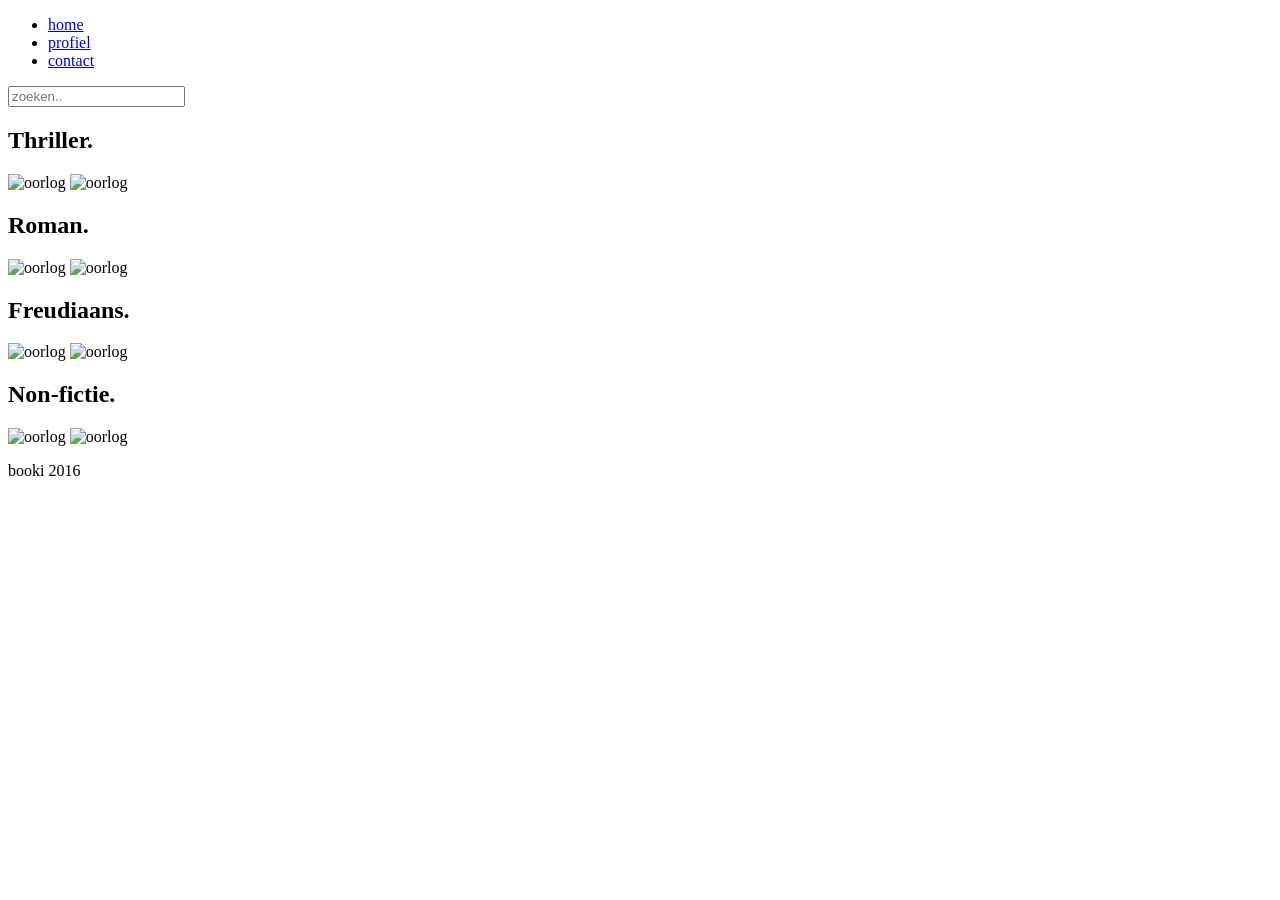
==== index.html @ 6f85be36 "Update and rename index.md to index.html" ====
<!DOCTYPE html>
<html lang="nl">

<head>
    <meta charset="utf-8">
    <title>overzicht</title>
</head>
    <body>
    <header>
        <nav>
            <ul>
                <li><a href='#'>home</a></li>
                <li><a href='#'>profiel</a></li>
                <li><a href='#'>contact</a></li>
            </ul>
            <input type="text" name="search" placeholder="zoeken..">
        </nav>
    </header>
        
            <section>
                <h1>Thriller.</h1>
                <img alt="oorlog" src="beeld/oorlog.jpg">
                <img alt="oorlog" src="beeld/oorlog1.jpg">
            </section>
        
            <section>
                <h1>Roman.</h1>
                <img alt="oorlog" src="beeld/oorlog1.jpg">
                <img alt="oorlog" src="beeld/oorlog.jpg">
            </section>
        
            <section>
                <h1>Freudiaans.</h1>
                <img alt="oorlog" src="beeld/oorlog.jpg">
                <img alt="oorlog" src="beeld/oorlog1.jpg">
            </section>
        
            <section>
                <h1>Non-fictie.</h1>
                <img alt="oorlog" src="beeld/oorlog.jpg">
                <img alt="oorlog" src="beeld/oorlog1.jpg">
            </section>
        <footer><p>booki 2016</p></footer>
    </body>
</html>
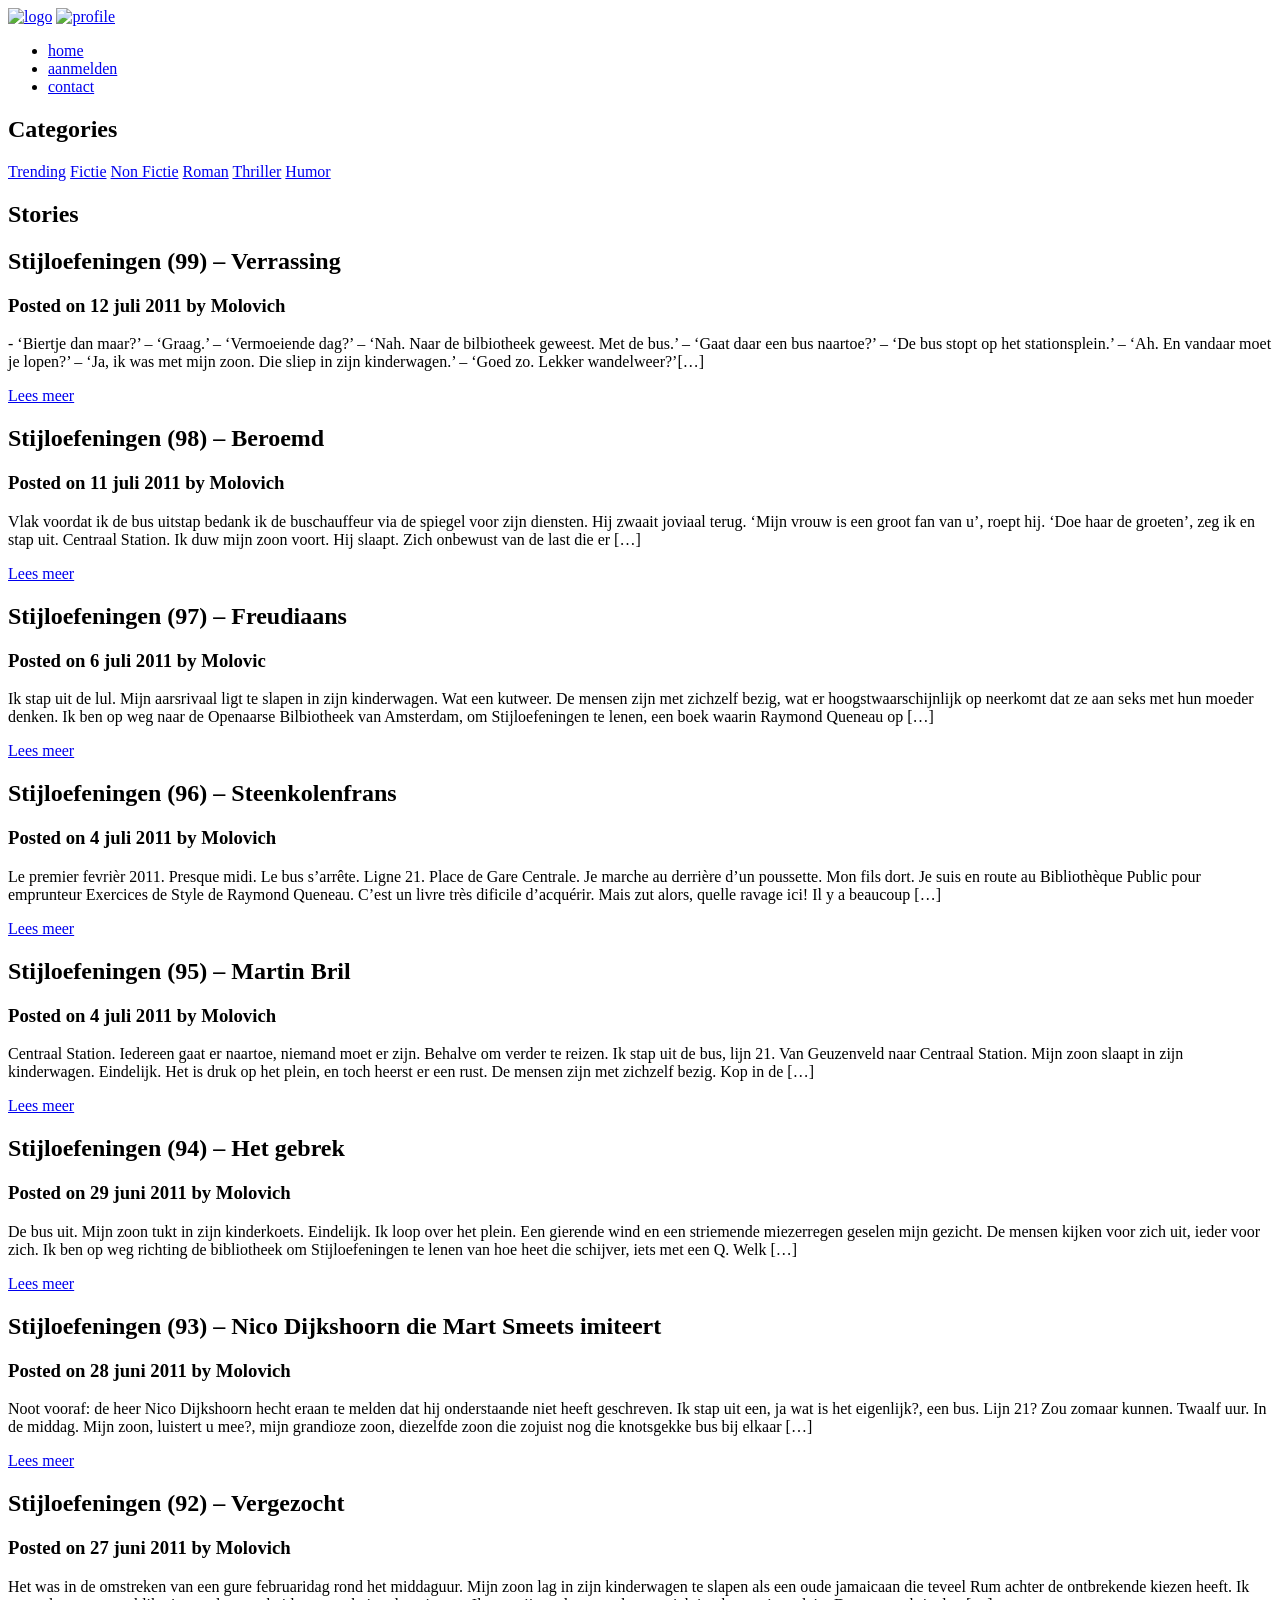
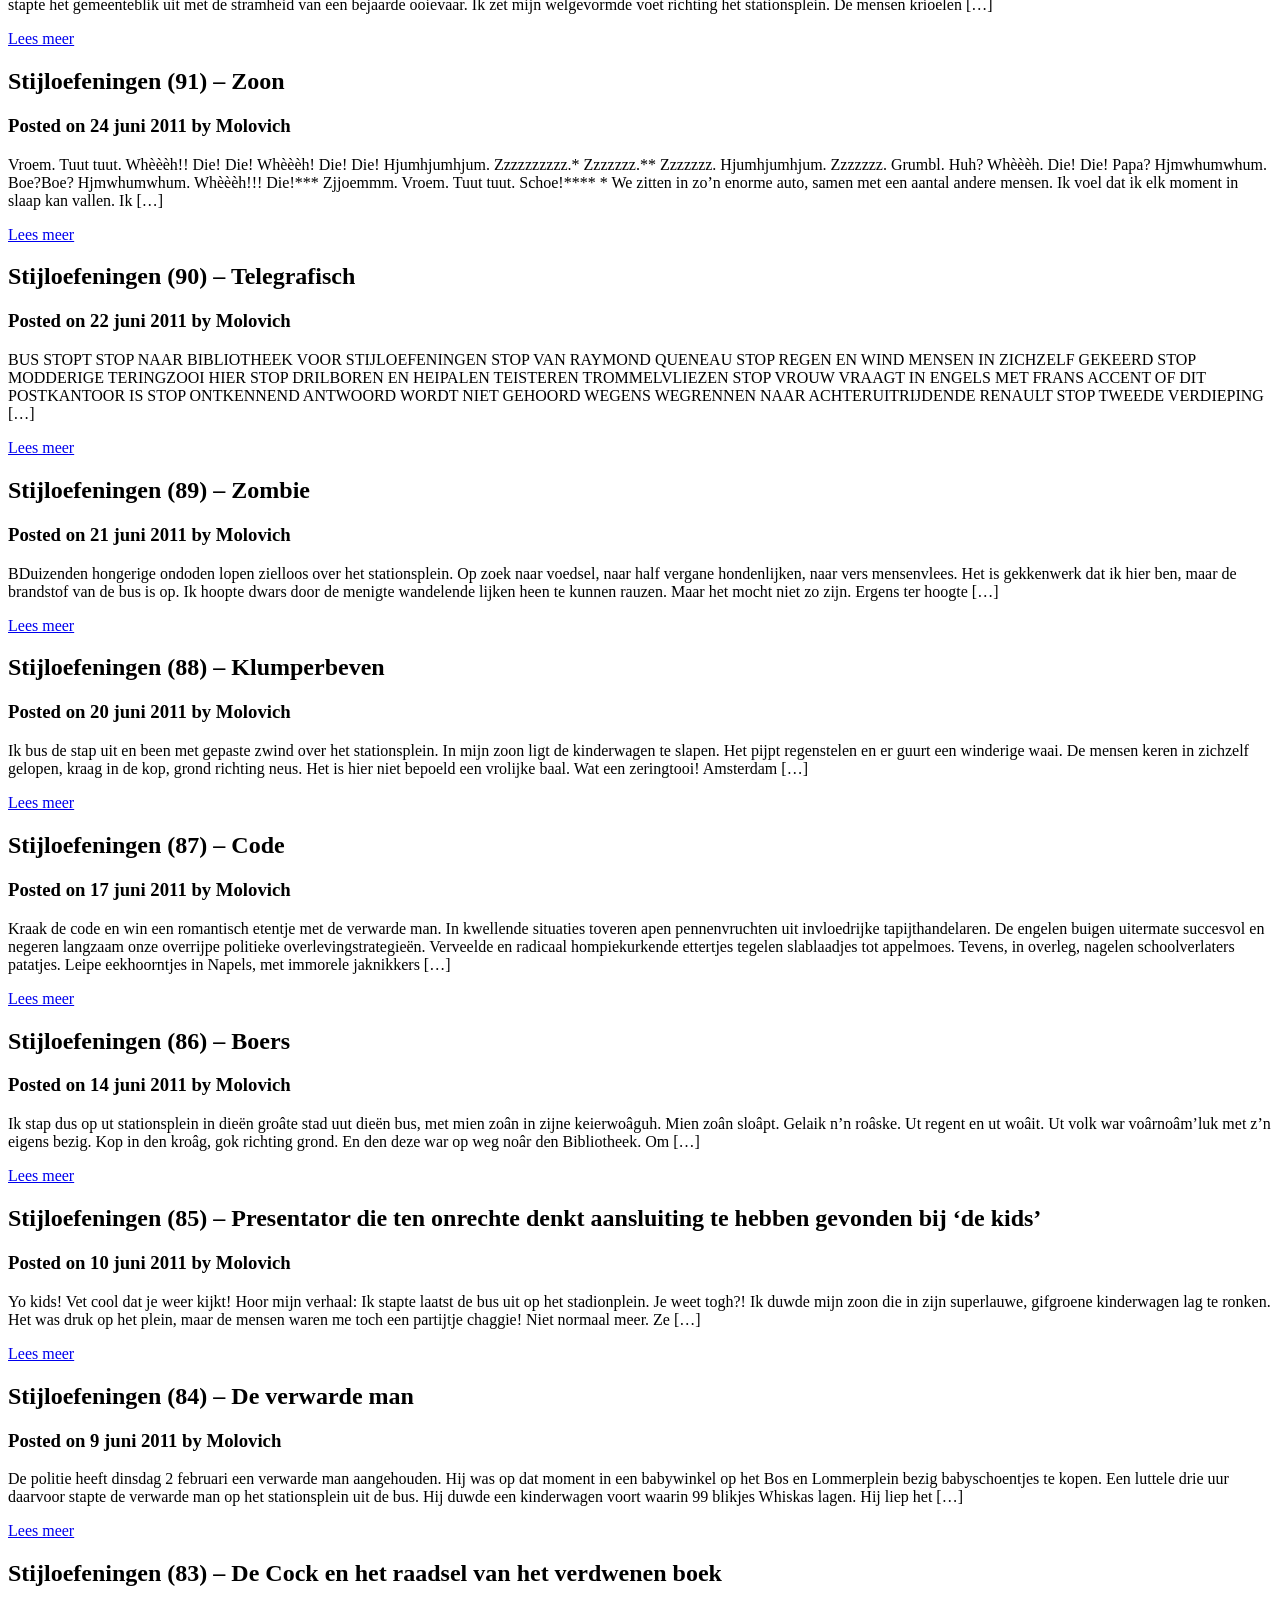
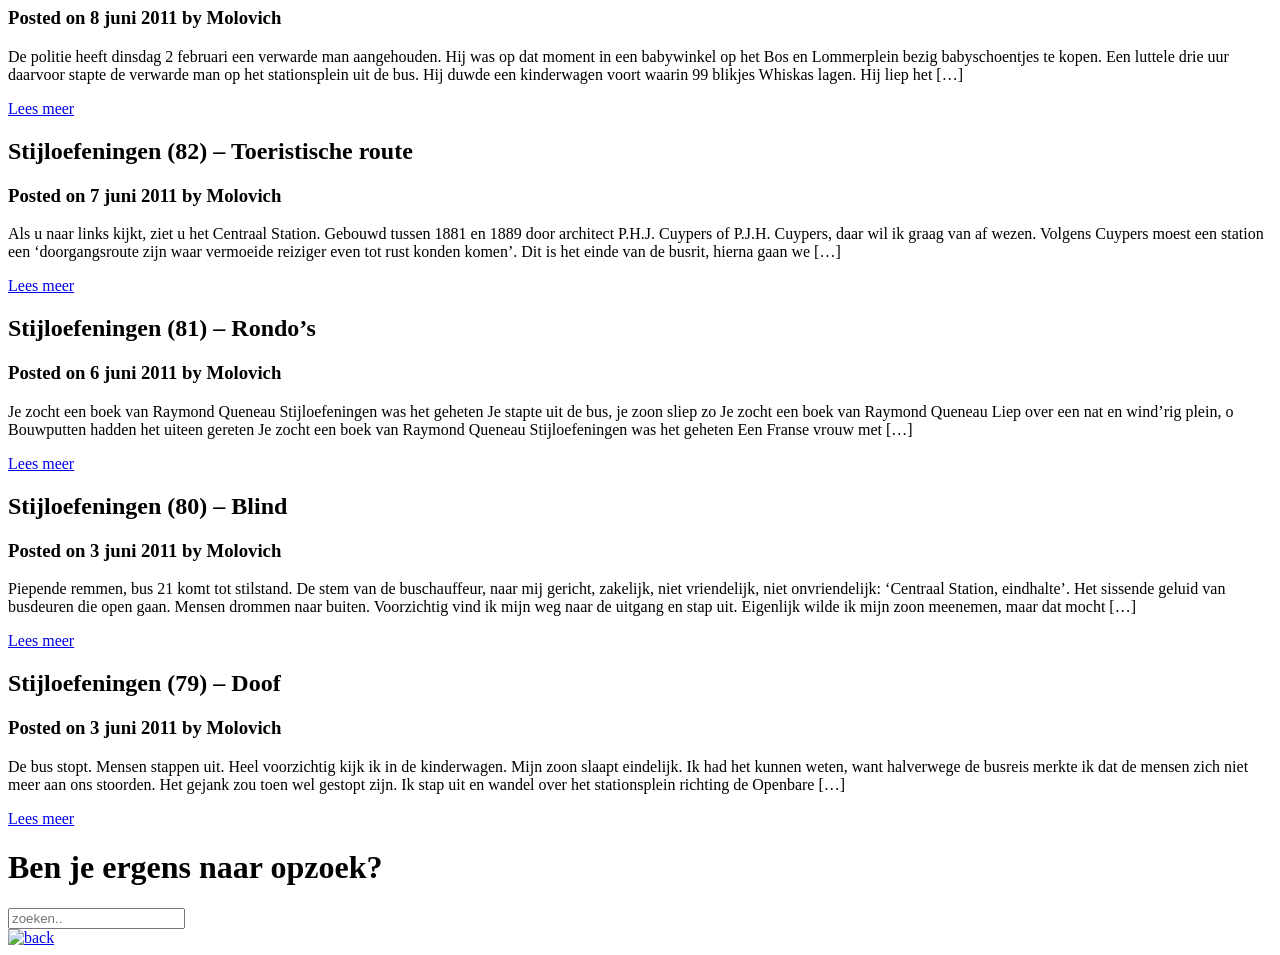
==== commit 93f5479a: "Update index.html" ====
--- a/index.html
+++ b/index.html
@@ -4,42 +4,399 @@
 <head>
     <meta charset="utf-8">
     <title>overzicht</title>
+    <link rel="stylesheet" type="text/css" href="css/style.css">
+    <meta name="viewport" content="width=device-width, initial-scale=1.0">
 </head>
-    <body>
+
+<body>
     <header>
+        <a href="index.html"><img alt="logo" src="beeld/ic_logo_transavia.svg"></a>
+        <a href="aanmeld.html"><img class="profile" alt="profile" src="beeld/profile.svg"></a>
         <nav>
             <ul>
-                <li><a href='#'>home</a></li>
-                <li><a href='#'>profiel</a></li>
+                <li><a href='index.html'>home</a></li>
+                <li><a href='aanmeld.html'>aanmelden</a></li>
                 <li><a href='#'>contact</a></li>
             </ul>
-            <input type="text" name="search" placeholder="zoeken..">
         </nav>
     </header>
-        
-            <section>
-                <h1>Thriller.</h1>
-                <img alt="oorlog" src="beeld/oorlog.jpg">
-                <img alt="oorlog" src="beeld/oorlog1.jpg">
-            </section>
-        
-            <section>
-                <h1>Roman.</h1>
-                <img alt="oorlog" src="beeld/oorlog1.jpg">
-                <img alt="oorlog" src="beeld/oorlog.jpg">
-            </section>
-        
-            <section>
-                <h1>Freudiaans.</h1>
-                <img alt="oorlog" src="beeld/oorlog.jpg">
-                <img alt="oorlog" src="beeld/oorlog1.jpg">
-            </section>
-        
-            <section>
-                <h1>Non-fictie.</h1>
-                <img alt="oorlog" src="beeld/oorlog.jpg">
-                <img alt="oorlog" src="beeld/oorlog1.jpg">
-            </section>
-        <footer><p>booki 2016</p></footer>
-    </body>
+
+    <section class="categories">
+        <h2>Categories</h2>
+        <a class="button-categories" href="detail.html">Trending</a>
+        <a class="button-categories" href="detail.html">Fictie</a>
+        <a class="button-categories" href="detail.html">Non Fictie</a>
+        <a class="button-categories" href="detail.html">Roman</a>
+        <a class="button-categories" href="detail.html">Thriller</a>
+        <a class="button-categories" href="detail.html">Humor</a>
+    </section>
+    <section class="stories">
+        <h2>Stories</h2>
+        <article>
+            <header><h2>Stijloefeningen (99) – Verrassing</h2></header>
+            <h3>Posted on	12 juli 2011	by	Molovich</h3>
+            <p>- ‘Biertje dan maar?’ – ‘Graag.’ – ‘Vermoeiende dag?’ – ‘Nah. Naar de bilbiotheek geweest. Met de bus.’ – ‘Gaat daar een bus naartoe?’ – ‘De bus stopt op het stationsplein.’ – ‘Ah. En vandaar moet je lopen?’ – ‘Ja, ik was met mijn zoon. Die sliep in zijn kinderwagen.’ – ‘Goed zo. Lekker wandelweer?’[…]</p>
+            <footer>
+                <a class="button" href="#.html">Lees meer</a>
+                
+                <div class="centreer">
+                <div class="heart">
+                <div class="heart-inner"></div>
+                </div>
+                </div>
+                
+                <script src="js/likes.js"></script>
+            </footer>
+        </article>
+
+        <article>
+            <header><h2>Stijloefeningen (98) – Beroemd</h2></header>
+            <h3>Posted on	11 juli 2011	by	Molovich</h3>
+            <p>Vlak voordat ik de bus uitstap bedank ik de buschauffeur via de spiegel voor zijn diensten. Hij zwaait joviaal terug. ‘Mijn vrouw is een groot fan van u’, roept hij. ‘Doe haar de groeten’, zeg ik en stap uit. Centraal Station. Ik duw mijn zoon voort. Hij slaapt. Zich onbewust van de last die er […]</p>
+            <footer>
+                <a class="button" href="#.html">Lees meer</a>
+                
+                <div class="centreer">
+                <div class="heart">
+                <div class="heart-inner"></div>
+                </div>
+                </div>
+                <script src="js/likes.js"></script>
+            </footer>
+        </article>
+
+        <article>
+            <header><h2>Stijloefeningen (97) – Freudiaans</h2></header>
+            <h3>Posted on	6 juli 2011	by	Molovic</h3>
+            <p>Ik stap uit de lul. Mijn aarsrivaal ligt te slapen in zijn kinderwagen. Wat een kutweer. De mensen zijn met zichzelf bezig, wat er hoogstwaarschijnlijk op neerkomt dat ze aan seks met hun moeder denken. Ik ben op weg naar de Openaarse Bilbiotheek van Amsterdam, om Stijloefeningen te lenen, een boek waarin Raymond Queneau op […]</p>
+            <footer>
+                <a class="button" href="#.html">Lees meer</a>
+                
+                <div class="centreer">
+                <div class="heart">
+                <div class="heart-inner"></div>
+                </div>
+                </div>
+                <script src="js/likes.js"></script>
+            </footer>
+        </article>
+
+        <article>
+            <header><h2>Stijloefeningen (96) – Steenkolenfrans</h2></header>
+            <h3>Posted on	4 juli 2011	by	Molovich</h3>
+            <p>Le premier fevrièr 2011. Presque midi. Le bus s’arrête. Ligne 21. Place de Gare Centrale. Je marche au derrière d’un poussette. Mon fils dort. Je suis en route au Bibliothèque Public pour emprunteur Exercices de Style de Raymond Queneau. C’est un livre très dificile d’acquérir. Mais zut alors, quelle ravage ici! Il y a beaucoup […]</p>
+            <footer>
+                <a class="button" href="#.html">Lees meer</a>
+                
+                <div class="centreer">
+                <div class="heart">
+                <div class="heart-inner"></div>
+                </div>
+                </div>
+                <script src="js/likes.js"></script>
+            </footer>
+        </article>
+
+        <article>
+            <header><h2>Stijloefeningen (95) – Martin Bril</h2></header>
+            <h3>Posted on	4 juli 2011	by	Molovich</h3>
+            <p>Centraal Station. Iedereen gaat er naartoe, niemand moet er zijn. Behalve om verder te reizen. Ik stap uit de bus, lijn 21. Van Geuzenveld naar Centraal Station. Mijn zoon slaapt in zijn kinderwagen. Eindelijk. Het is druk op het plein, en toch heerst er een rust. De mensen zijn met zichzelf bezig. Kop in de […]</p>
+            <footer>
+                <a class="button" href="#.html">Lees meer</a>
+                
+                <div class="centreer">
+                <div class="heart">
+                <div class="heart-inner"></div>
+                </div>
+                </div>
+                <script src="js/likes.js"></script>
+            </footer>
+        </article>
+
+        <article>
+            <header><h2>Stijloefeningen (94) – Het gebrek</h2></header>
+            <h3>Posted on 29 juni 2011 by Molovich</h3>
+            <p>De bus uit. Mijn zoon tukt in zijn kinderkoets. Eindelijk. Ik loop over het plein. Een gierende wind en een striemende miezerregen geselen mijn gezicht. De mensen kijken voor zich uit, ieder voor zich. Ik ben op weg richting de bibliotheek om Stijloefeningen te lenen van hoe heet die schijver, iets met een Q. Welk […]</p>
+            <footer>
+                <a class="button" href="#.html">Lees meer</a>
+                
+                <div class="centreer">
+                <div class="heart">
+                <div class="heart-inner"></div>
+                </div>
+                </div>
+                <script src="js/likes.js"></script>
+            </footer>
+        </article>
+
+        <article>
+            <header><h2>Stijloefeningen (93) – Nico Dijkshoorn die Mart Smeets imiteert</h2></header>
+            <h3>Posted on 28 juni 2011 by Molovich</h3>
+            <p>Noot vooraf: de heer Nico Dijkshoorn hecht eraan te melden dat hij onderstaande niet heeft geschreven. Ik stap uit een, ja wat is het eigenlijk?, een bus. Lijn 21? Zou zomaar kunnen. Twaalf uur. In de middag. Mijn zoon, luistert u mee?, mijn grandioze zoon, diezelfde zoon die zojuist nog die knotsgekke bus bij elkaar […]</p>
+            <footer>
+                <a class="button" href="#.html">Lees meer</a>
+                
+                <div class="centreer">
+                <div class="heart">
+                <div class="heart-inner"></div>
+                </div>
+                </div>
+                
+                <script src="js/likes.js"></script>
+            </footer>
+        </article>
+
+        <article>
+            <header><h2>Stijloefeningen (92) – Vergezocht</h2></header>
+            <h3>Posted on 27 juni 2011 by Molovich</h3>
+            <p>Het was in de omstreken van een gure februaridag rond het middaguur. Mijn zoon lag in zijn kinderwagen te slapen als een oude jamaicaan die teveel Rum achter de ontbrekende kiezen heeft. Ik stapte het gemeenteblik uit met de stramheid van een bejaarde ooievaar. Ik zet mijn welgevormde voet richting het stationsplein. De mensen krioelen […]</p>
+            <footer>
+                <a class="button" href="#.html">Lees meer</a>
+                
+                <div class="centreer">
+                <div class="heart">
+                <div class="heart-inner"></div>
+                </div>
+                </div>
+                
+                <script src="js/likes.js"></script>
+                
+            </footer>
+        </article>
+
+        <article>
+            <header><h2>Stijloefeningen (91) – Zoon</h2></header>
+            <h3>Posted on 24 juni 2011 by Molovich</h3>
+            <p>Vroem. Tuut tuut. Whèèèh!! Die! Die! Whèèèh! Die! Die! Hjumhjumhjum. Zzzzzzzzzz.* Zzzzzzz.** Zzzzzzz. Hjumhjumhjum. Zzzzzzz. Grumbl. Huh? Whèèèh. Die! Die! Papa? Hjmwhumwhum. Boe?Boe? Hjmwhumwhum. Whèèèh!!! Die!*** Zjjoemmm. Vroem. Tuut tuut. Schoe!**** * We zitten in zo’n enorme auto, samen met een aantal andere mensen. Ik voel dat ik elk moment in slaap kan vallen. Ik […]</p>
+            <footer>
+                <a class="button" href="#.html">Lees meer</a>
+                
+                <div class="centreer">
+                <div class="heart">
+                <div class="heart-inner"></div>
+                </div>
+                </div>
+                <script src="js/likes.js"></script>
+                
+            </footer>
+        </article>
+        
+        <article>
+            <header><h2>Stijloefeningen (90) – Telegrafisch</h2></header>
+            <h3>Posted on	22 juni 2011	by	Molovich</h3>
+            <p>BUS STOPT STOP NAAR BIBLIOTHEEK VOOR STIJLOEFENINGEN STOP VAN RAYMOND QUENEAU STOP REGEN EN WIND MENSEN IN ZICHZELF GEKEERD STOP MODDERIGE TERINGZOOI HIER STOP DRILBOREN EN HEIPALEN TEISTEREN TROMMELVLIEZEN STOP VROUW VRAAGT IN ENGELS MET FRANS ACCENT OF DIT POSTKANTOOR IS STOP ONTKENNEND ANTWOORD WORDT NIET GEHOORD WEGENS WEGRENNEN NAAR ACHTERUITRIJDENDE RENAULT STOP TWEEDE VERDIEPING […]</p>
+            <footer>
+                <a class="button" href="#.html">Lees meer</a>
+                
+                <div class="centreer">
+                <div class="heart">
+                <div class="heart-inner"></div>
+                </div>
+                </div>
+                <script src="js/likes.js"></script>
+                
+            </footer>
+        </article>
+        
+        <article>
+            <header><h2>Stijloefeningen (89) – Zombie</h2></header>
+            <h3>Posted on	21 juni 2011	by	Molovich</h3>
+            <p>BDuizenden hongerige ondoden lopen zielloos over het stationsplein. Op zoek naar voedsel, naar half vergane hondenlijken, naar vers mensenvlees. Het is gekkenwerk dat ik hier ben, maar de brandstof van de bus is op. Ik hoopte dwars door de menigte wandelende lijken heen te kunnen rauzen. Maar het mocht niet zo zijn. Ergens ter hoogte […]</p>
+            <footer>
+                <a class="button" href="#.html">Lees meer</a>
+                
+                <div class="centreer">
+                <div class="heart">
+                <div class="heart-inner"></div>
+                </div>
+                </div>
+                <script src="js/likes.js"></script>
+                
+            </footer>
+        </article>
+        
+        <article>
+            <header><h2>Stijloefeningen (88) – Klumperbeven</h2></header>
+            <h3>Posted on	20 juni 2011	by	Molovich</h3>
+            <p>Ik bus de stap uit en been met gepaste zwind over het stationsplein. In mijn zoon ligt de kinderwagen te slapen. Het pijpt regenstelen en er guurt een winderige waai. De mensen keren in zichzelf gelopen, kraag in de kop, grond richting neus. Het is hier niet bepoeld een vrolijke baal. Wat een zeringtooi! Amsterdam […]</p>
+            <footer>
+                <a class="button" href="klumperbeven.html">Lees meer</a>
+                
+                <div class="centreer">
+                <div class="heart">
+                <div class="heart-inner"></div>
+                </div>
+                </div>
+                <script src="js/likes.js"></script>
+                
+            </footer>
+        </article>
+        
+        <article>
+            <header><h2>Stijloefeningen (87) – Code</h2></header>
+            <h3>Posted on	17 juni 2011	by	Molovich</h3>
+            <p>Kraak de code en win een romantisch etentje met de verwarde man. In kwellende situaties toveren apen pennenvruchten uit invloedrijke tapijthandelaren. De engelen buigen uitermate succesvol en negeren langzaam onze overrijpe politieke overlevingstrategieën. Verveelde en radicaal hompiekurkende ettertjes tegelen slablaadjes tot appelmoes. Tevens, in overleg, nagelen schoolverlaters patatjes. Leipe eekhoorntjes in Napels, met immorele jaknikkers […]</p>
+            <footer>
+                <a class="button" href="detail.html">Lees meer</a>
+                
+                <div class="centreer">
+                <div class="heart">
+                <div class="heart-inner"></div>
+                </div>
+                </div>
+                <script src="js/likes.js"></script>
+                
+            </footer>
+        </article>
+        
+        <article>
+            <header><h2>Stijloefeningen (86) – Boers</h2></header>
+            <h3>Posted on	14 juni 2011	by	Molovich</h3>
+            <p>Ik stap dus op ut stationsplein in dieën groâte stad uut dieën bus, met mien zoân in zijne keierwoâguh. Mien zoân sloâpt. Gelaik n’n roâske. Ut regent en ut woâit. Ut volk war voârnoâm’luk met z’n eigens bezig. Kop in den kroâg, gok richting grond. En den deze war op weg noâr den Bibliotheek. Om […]</p>
+            <footer>
+                <a class="button" href="boers.html">Lees meer</a>
+                
+                <div class="centreer">
+                <div class="heart">
+                <div class="heart-inner"></div>
+                </div>
+                </div>
+                <script src="js/likes.js"></script>
+                
+            </footer>
+        </article>
+        
+        <article>
+            <header><h2>Stijloefeningen (85) – Presentator die ten onrechte denkt aansluiting te hebben gevonden bij ‘de kids’</h2></header>
+            <h3>Posted on	10 juni 2011	by	Molovich</h3>
+            <p>Yo kids! Vet cool dat je weer kijkt! Hoor mijn verhaal: Ik stapte laatst de bus uit op het stadionplein. Je weet togh?! Ik duwde mijn zoon die in zijn superlauwe, gifgroene kinderwagen lag te ronken. Het was druk op het plein, maar de mensen waren me toch een partijtje chaggie! Niet normaal meer. Ze […]</p>
+            <footer>
+                <a class="button" href="detail.html">Lees meer</a>
+                
+                <div class="centreer">
+                <div class="heart">
+                <div class="heart-inner"></div>
+                </div>
+                </div>
+                <script src="js/likes.js"></script>
+                
+            </footer>
+        </article>
+        
+        <article>
+            <header><h2>Stijloefeningen (84) – De verwarde man</h2></header>
+            <h3>Posted on	9 juni 2011	by	Molovich</h3>
+            <p>De politie heeft dinsdag 2 februari een verwarde man aangehouden. Hij was op dat moment in een babywinkel op het Bos en Lommerplein bezig babyschoentjes te kopen. Een luttele drie uur daarvoor stapte de verwarde man op het stationsplein uit de bus. Hij duwde een kinderwagen voort waarin 99 blikjes Whiskas lagen. Hij liep het […]</p>
+            <footer>
+                <a class="button" href="detail.html">Lees meer</a>
+                
+                <div class="centreer">
+                <div class="heart">
+                <div class="heart-inner"></div>
+                </div>
+                </div>
+                <script src="js/likes.js"></script>
+                
+            </footer>
+        </article>
+        
+        <article>
+            <header><h2>Stijloefeningen (83) – De Cock en het raadsel van het verdwenen boek</h2></header>
+            <h3>Posted on	8 juni 2011	by	Molovich</h3>
+            <p>De politie heeft dinsdag 2 februari een verwarde man aangehouden. Hij was op dat moment in een babywinkel op het Bos en Lommerplein bezig babyschoentjes te kopen. Een luttele drie uur daarvoor stapte de verwarde man op het stationsplein uit de bus. Hij duwde een kinderwagen voort waarin 99 blikjes Whiskas lagen. Hij liep het […]</p>
+            <footer>
+                <a class="button" href="decock.html">Lees meer</a>
+                
+                <div class="centreer">
+                <div class="heart">
+                <div class="heart-inner"></div>
+                </div>
+                </div>
+                <script src="js/likes.js"></script>
+                
+            </footer>
+        </article>
+        
+        <article>
+            <header><h2>Stijloefeningen (82) – Toeristische route</h2></header>
+            <h3>Posted on	7 juni 2011	by	Molovich</h3>
+            <p>Als u naar links kijkt, ziet u het Centraal Station. Gebouwd tussen 1881 en 1889 door architect P.H.J. Cuypers of P.J.H. Cuypers, daar wil ik graag van af wezen. Volgens Cuypers moest een station een ‘doorgangsroute zijn waar vermoeide reiziger even tot rust konden komen’. Dit is het einde van de busrit, hierna gaan we […]</p>
+            <footer>
+                <a class="button" href="detail.html">Lees meer</a>
+                
+                <div class="centreer">
+                <div class="heart">
+                <div class="heart-inner"></div>
+                </div>
+                </div>
+                <script src="js/likes.js"></script>
+                
+            </footer>
+        </article>
+        
+        <article>
+            <header><h2>Stijloefeningen (81) – Rondo’s</h2></header>
+            <h3>Posted on	6 juni 2011	by	Molovich</h3>
+            <p>Je zocht een boek van Raymond Queneau Stijloefeningen was het geheten Je stapte uit de bus, je zoon sliep zo Je zocht een boek van Raymond Queneau Liep over een nat en wind’rig plein, o Bouwputten hadden het uiteen gereten Je zocht een boek van Raymond Queneau Stijloefeningen was het geheten Een Franse vrouw met […]</p>
+            <footer>
+                <a class="button" href="detail.html">Lees meer</a>
+                
+                <div class="centreer">
+                <div class="heart">
+                <div class="heart-inner"></div>
+                </div>
+                </div>
+                <script src="js/likes.js"></script>
+                
+            </footer>
+        </article>
+        
+        <article>
+            <header><h2>Stijloefeningen (80) – Blind</h2></header>
+            <h3>Posted on	3 juni 2011	by	Molovich</h3>
+            <p>Piepende remmen, bus 21 komt tot stilstand. De stem van de buschauffeur, naar mij gericht, zakelijk, niet vriendelijk, niet onvriendelijk: ‘Centraal Station, eindhalte’. Het sissende geluid van busdeuren die open gaan. Mensen drommen naar buiten. Voorzichtig vind ik mijn weg naar de uitgang en stap uit. Eigenlijk wilde ik mijn zoon meenemen, maar dat mocht […]</p>
+            <footer>
+                <a class="button" href="detail.html">Lees meer</a>
+                
+                <div class="centreer">
+                <div class="heart">
+                <div class="heart-inner"></div>
+                </div>
+                </div>
+                <script src="js/likes.js"></script>
+                
+            </footer>
+        </article>
+        
+        <article>
+            <header><h2>Stijloefeningen (79) – Doof</h2></header>
+            <h3>Posted on	3 juni 2011	by	Molovich</h3>
+            <p>De bus stopt. Mensen stappen uit. Heel voorzichtig kijk ik in de kinderwagen. Mijn zoon slaapt eindelijk. Ik had het kunnen weten, want halverwege de busreis merkte ik dat de mensen zich niet meer aan ons stoorden. Het gejank zou toen wel gestopt zijn. Ik stap uit en wandel over het stationsplein richting de Openbare […]</p>
+            <footer>
+                <a class="button" href="detail.html">Lees meer</a>
+                
+                <div class="centreer">
+                <div class="heart">
+                <div class="heart-inner"></div>
+                </div>
+                </div>
+                <script src="js/likes.js"></script>
+                
+            </footer>
+        </article>
+
+    </section>
+
+
+    <form>
+        <h1>Ben je ergens naar opzoek?</h1>
+        <input type="text" name="search" placeholder="zoeken..">
+    </form>
+    
+    <a href="#" class="back-to-top"><img alt="back" src="beeld/pijl.svg"></a>
+    
+    <script src="https://ajax.googleapis.com/ajax/libs/jquery/3.1.1/jquery.min.js"></script>
+    <script src="js/backtotop.js"></script>
+</body>
+
 </html>
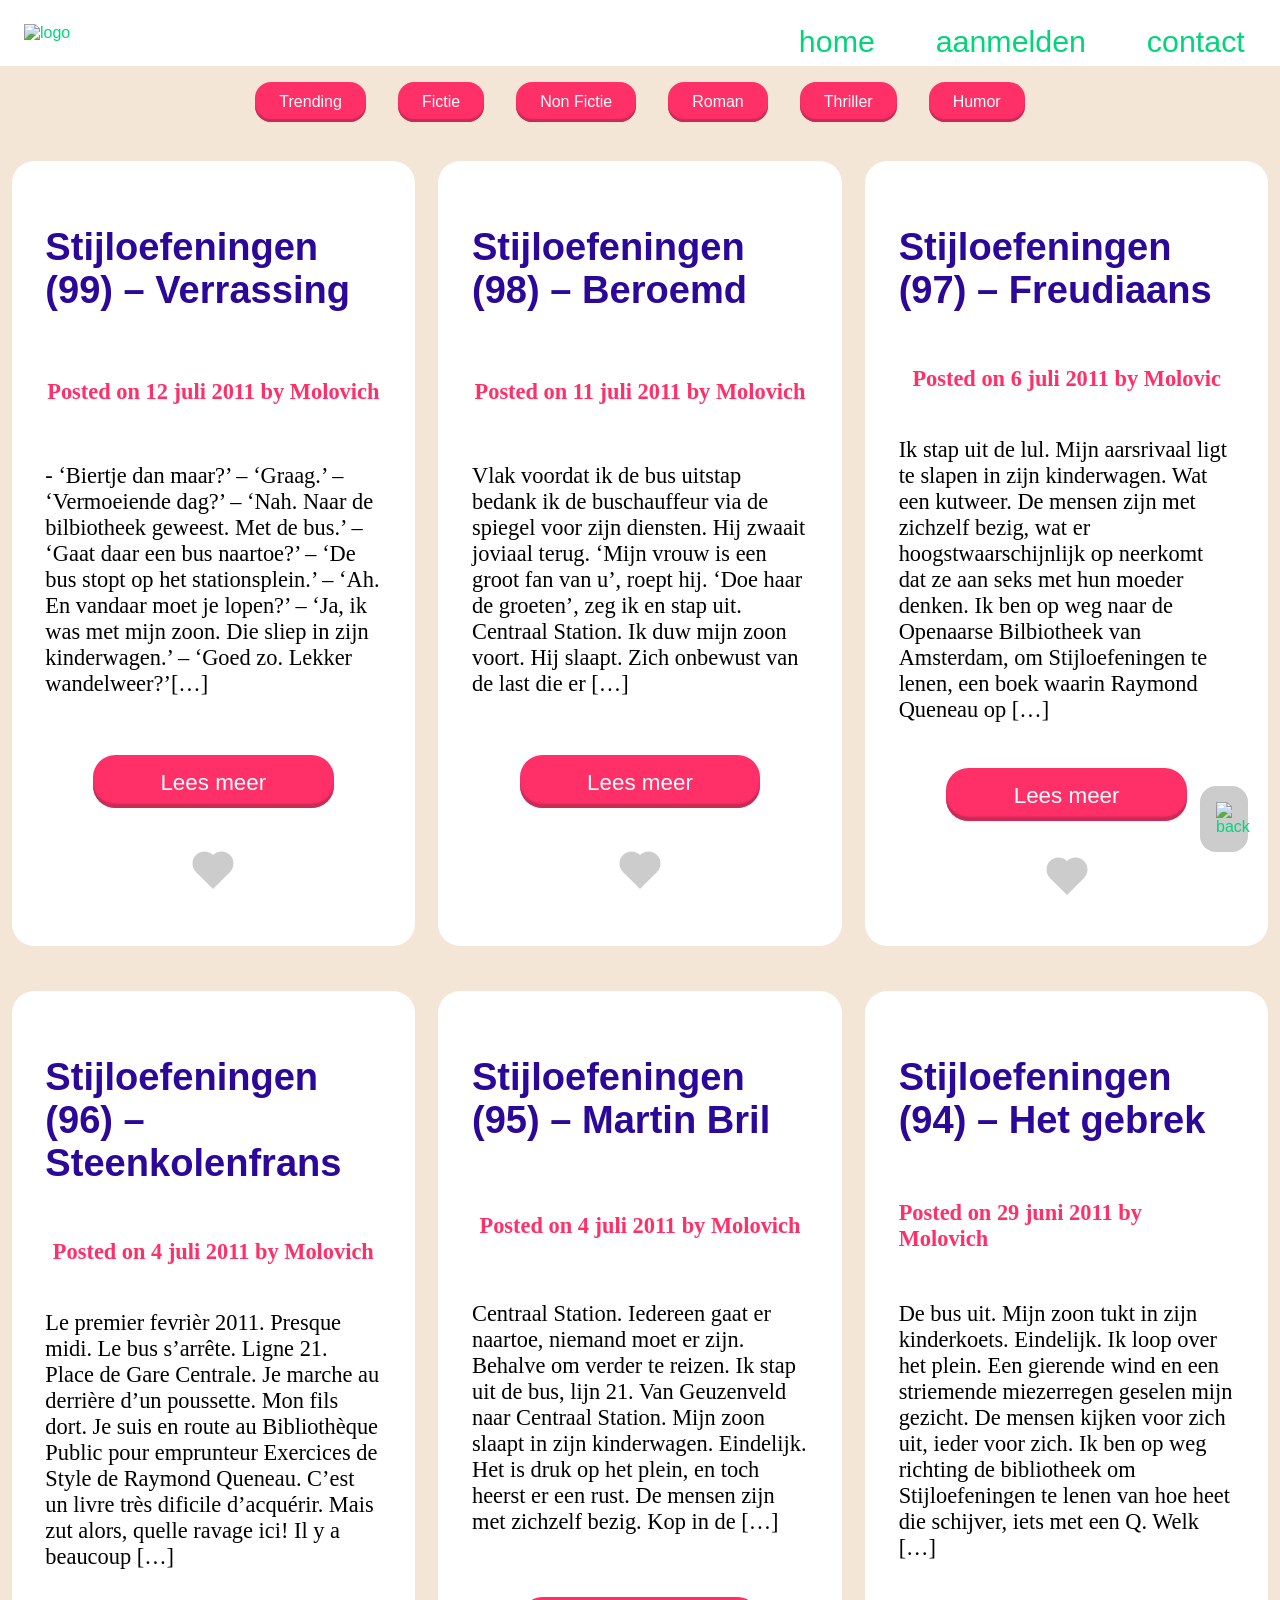
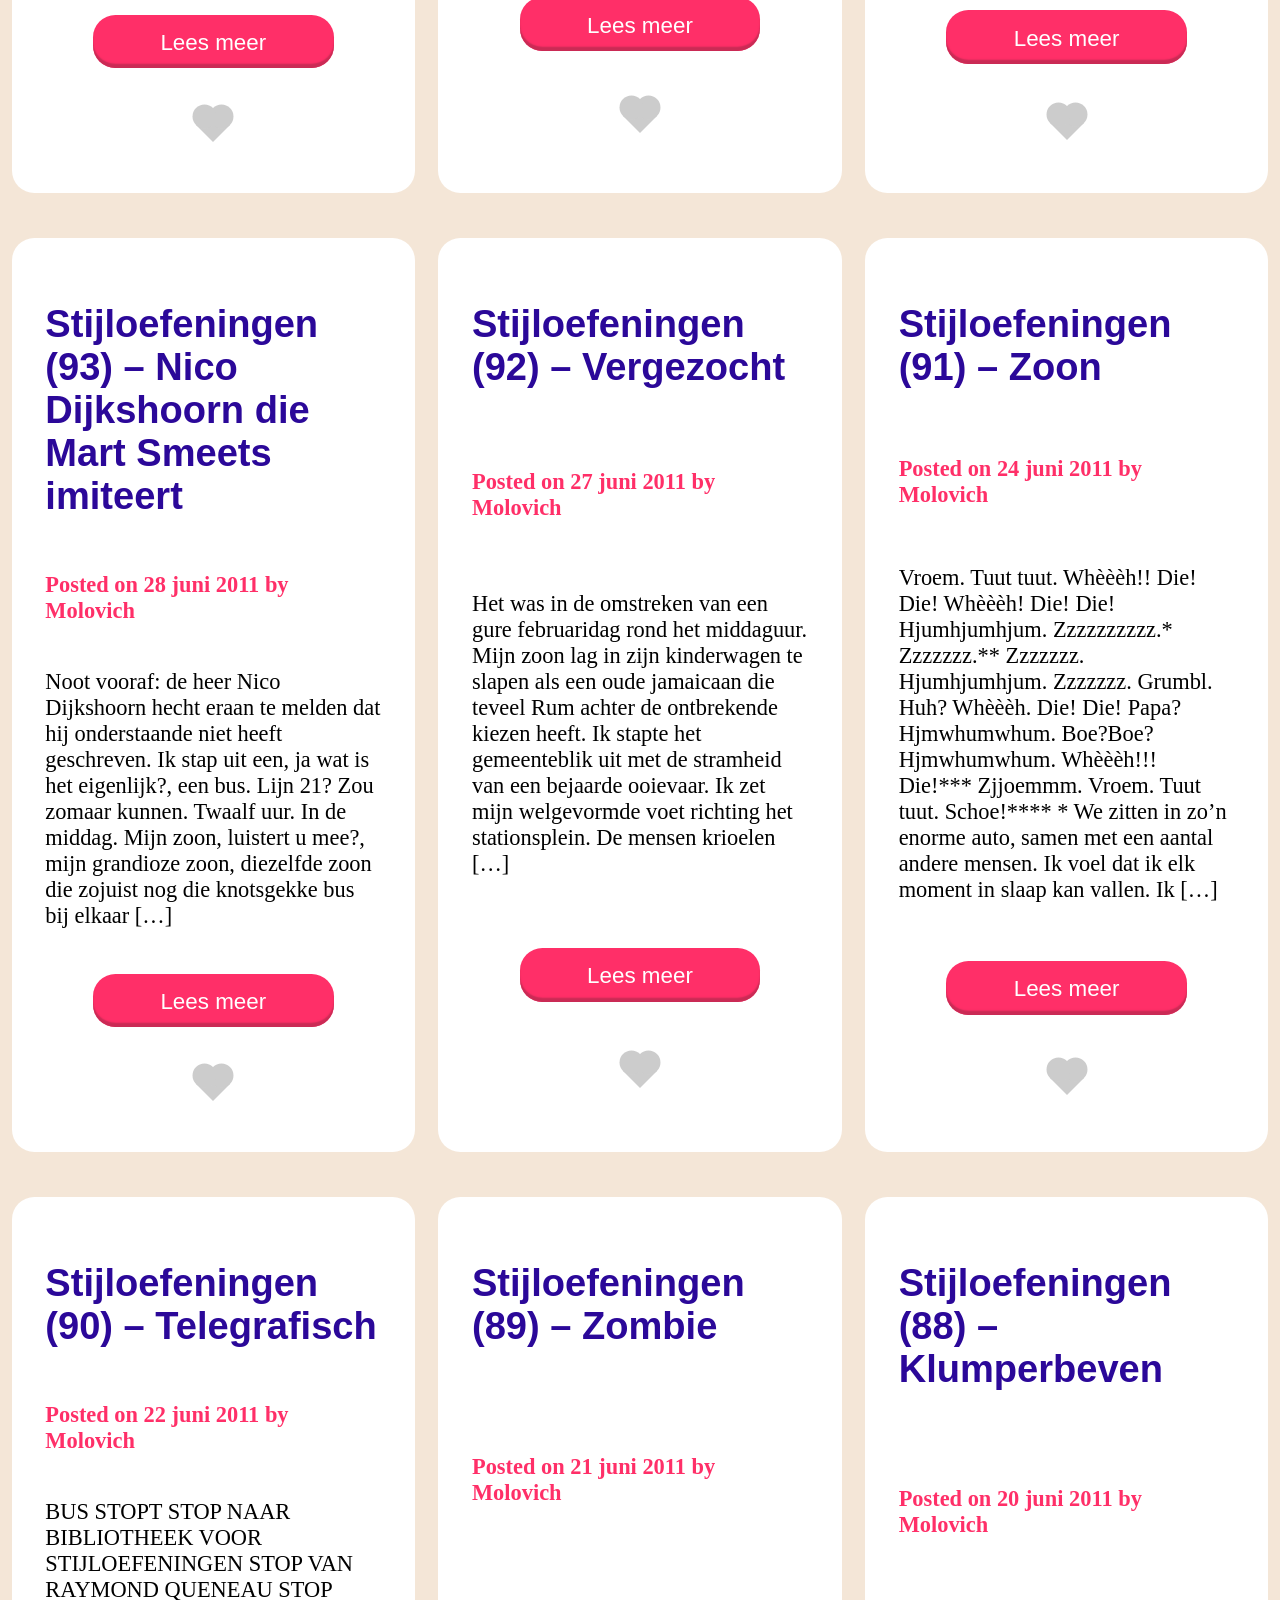
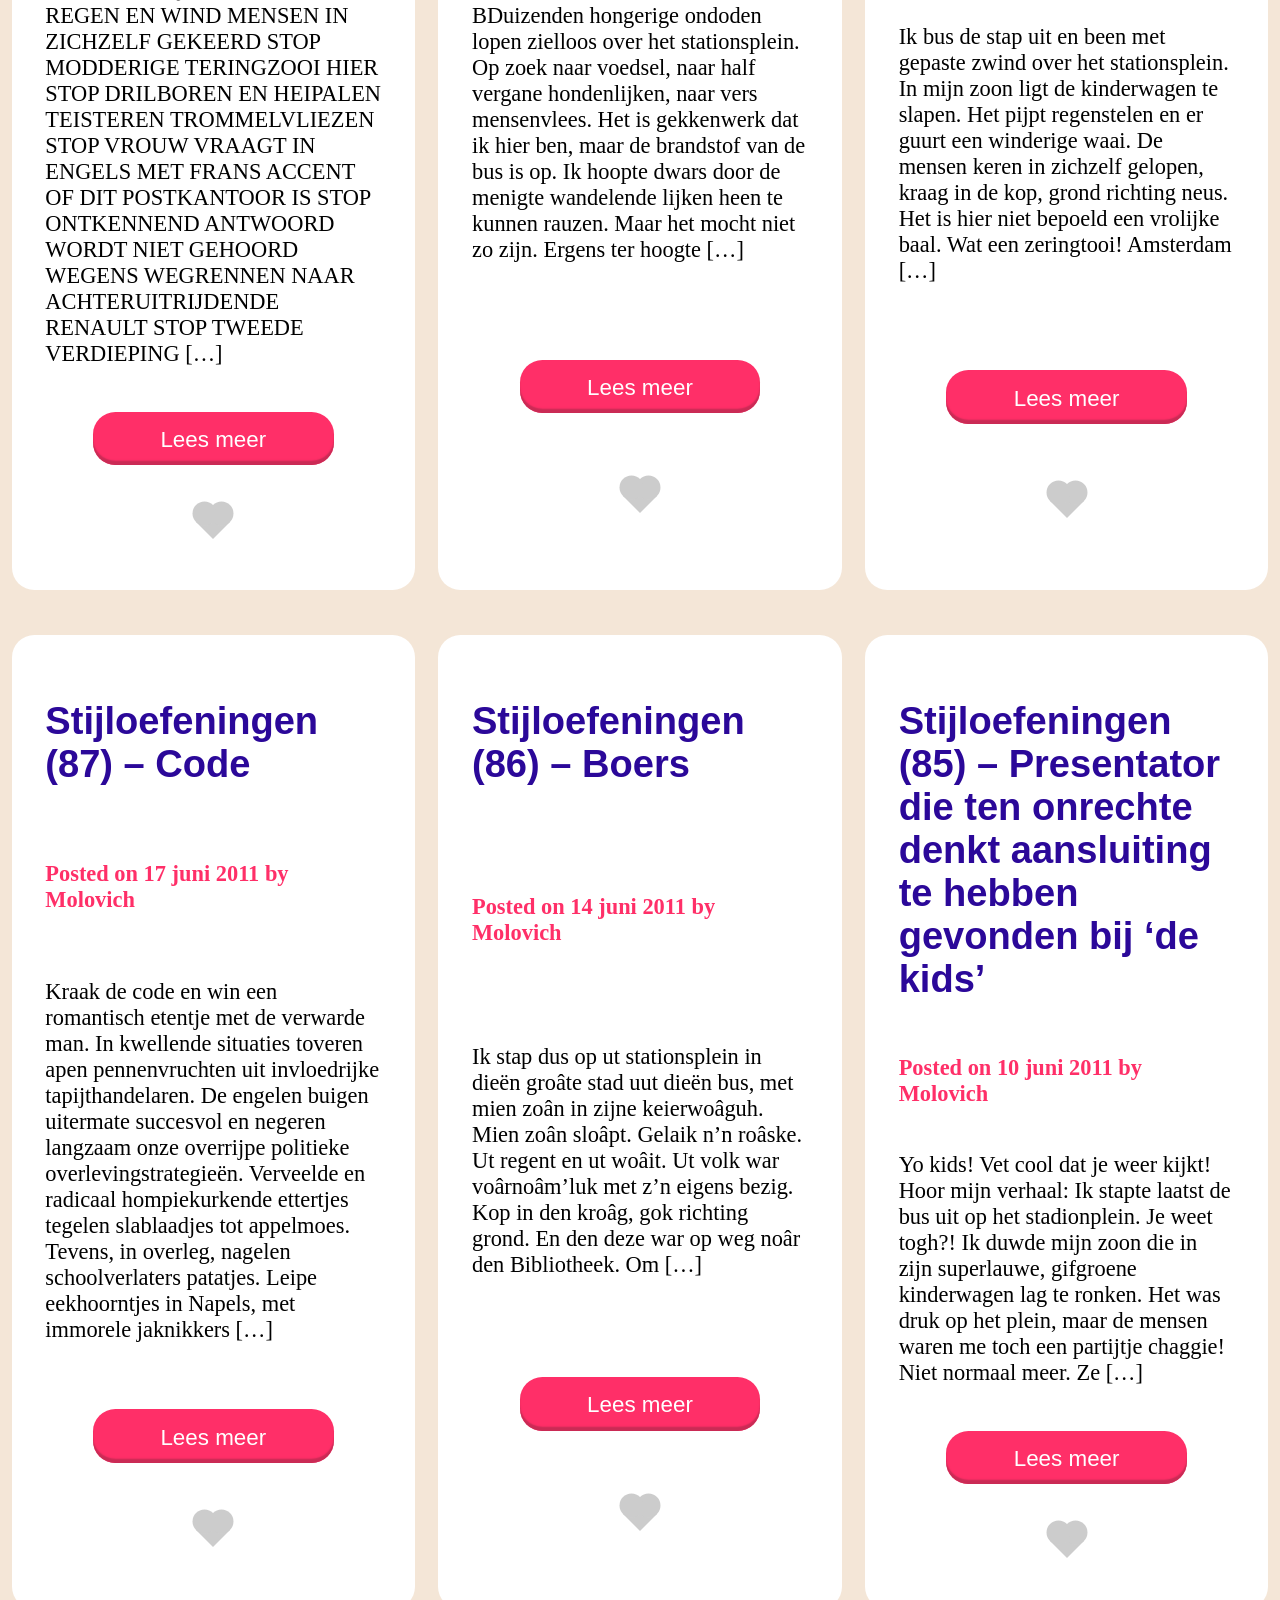
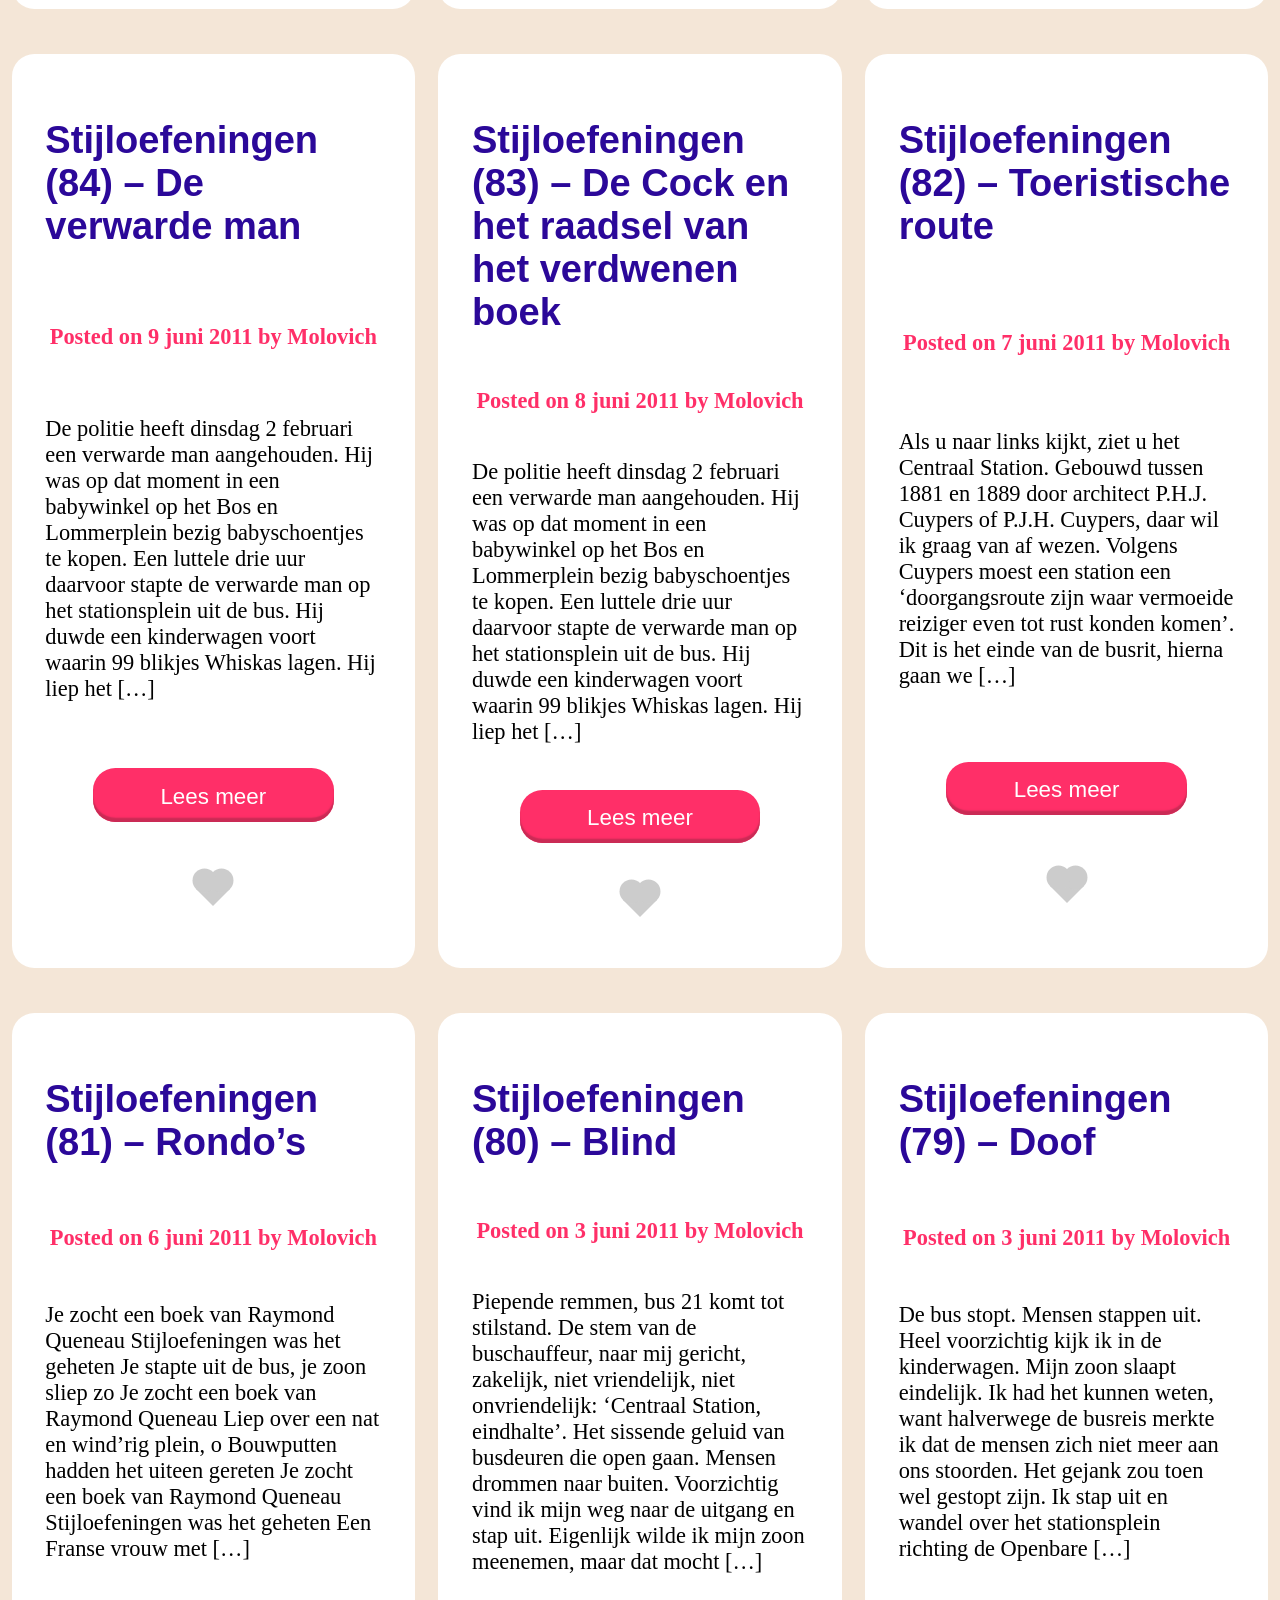
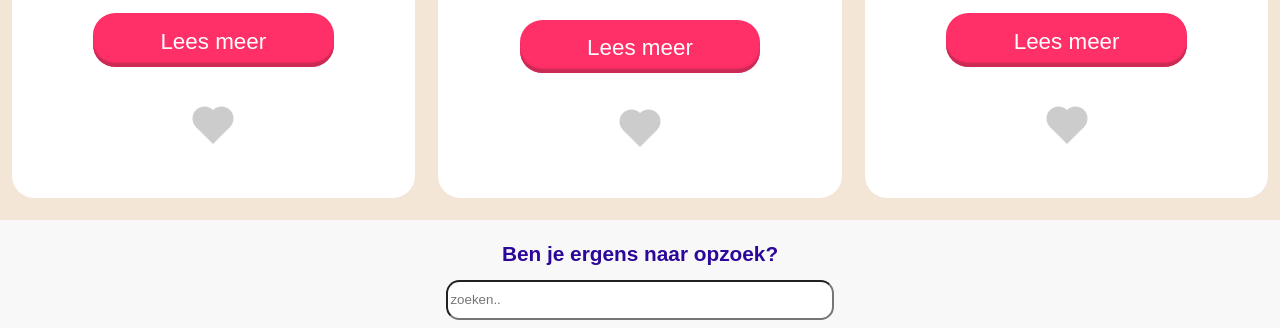
==== commit e7eaa184: "Update index.html" ====
--- a/index.html
+++ b/index.html
@@ -4,7 +4,7 @@
 <head>
     <meta charset="utf-8">
     <title>overzicht</title>
-    <link rel="stylesheet" type="text/css" href="css/style.css">
+    <link rel="stylesheet" type="text/css" href="styles.css">
     <meta name="viewport" content="width=device-width, initial-scale=1.0">
 </head>
 
--- a/styles.css
+++ b/styles.css
@@ -0,0 +1,584 @@
+@font-face {
+    font-family: 'Nexa';
+    src: url(../fonts/Nexa%20Bold.otf);
+    src: url(../fonts/Nexa%20Bold.otf);
+}
+
+.desktop {
+    display: none;
+}
+
+.mobile {
+    width: 100%;
+    height: auto;
+    display: block;
+}
+
+.back-to-top {
+    position: fixed;
+    border-radius: 1em;
+    bottom: 2em;
+    right: 1em;
+    width: 1em;
+    padding: 1em;
+    background-color: #ccc;
+}
+
+.like {
+    padding: 1em;
+    background-color: blue;
+    border-radius: 10em;
+    border-style: none;
+    background-image: url("/beeld/duim_los.svg");
+}
+
+body {
+    max-width: 100%;
+    height: 100%;
+    padding: 0;
+    margin: 0;
+    background-image: url("/beeld/Greece.jpg");
+    background-repeat: no-repeat;
+    background-color: #F4E6D7;
+}
+
+header {
+    width: 100%;
+    background-color: #fff;
+}
+
+header img {
+    width: 10em;
+    margin: 0.5em;
+}
+
+.profile {
+    width: 10%;
+    margin: 0.5em;
+    padding-left: 3.5em;
+}
+
+li {
+    width: 100%;
+    list-style-type: none;
+}
+
+a {
+    color: #00d679;
+    text-decoration: none;
+    margin: 1em;
+    font-family: 'Nexa', sans-serif;
+}
+
+nav {
+    width: 99%;
+    display: none;
+}
+
+ul {
+    text-decoration: none;
+    display: flex;
+    flex-direction: row;
+    align-content: center;
+}
+
+.button {
+    background-color: #ff2f68;
+    font-family: 'Nexa bold', sans-serif;
+    padding: 0.7em 2em 0.7em 2em;
+    box-shadow: inset 0 -.1875em .0625em #ca2b55;
+    text-decoration: none;
+    color: #fff;
+    border-radius: 1em;
+    text-align: center;
+}
+
+.button-categories {
+    background-color: #ff2f68;
+    font-family: nexa bold, sans-serif;
+    padding: 0.7em 1.5em 0.7em 1.5em;
+    box-shadow: inset 0 -.1875em .0625em #ca2b55;
+    text-decoration: none;
+    color: #fff;
+    border-radius: 1em;
+}
+
+.categories {
+    width: 100%;
+    justify-content: center;
+    flex-wrap: wrap;
+    display: flex;
+}
+
+.categories>h2 {
+    position: absolute;
+    opacity: 0;
+}
+
+.stories>article {
+    width: 75%;
+    margin: auto;
+    margin-top: 1em;
+    margin-bottom: 1em;
+    padding: 1em;
+    border-radius: 1em;
+    display: flex;
+    justify-content: center;
+    flex-wrap: wrap;
+    background-color: #fff;
+}
+
+.stories>h2 {
+    position: absolute;
+    opacity: 0;
+}
+
+article>footer {
+    display: flex;
+    flex-wrap: wrap;
+    justify-content: center;
+    height: auto;
+    width: 90%;
+}
+
+article>footer>h2 {
+    font-family: nexa bold, sans-serif;
+    color: #000;
+    font-weight: 400;
+    font-size: 0.8em;
+    margin: 1.5em;
+}
+
+article>footer>img {
+    width: 6em;
+    height: 5em;
+}
+
+.registration {
+    display: flex;
+    flex-direction: column;
+    width: 20em;
+    margin: auto;
+    margin-top: 1em;
+    margin-bottom: 1em;
+    padding: 0.7em;
+    border-radius: 1em;
+    background-color: #fff;
+}
+
+.registration>legend {
+    font-family: nexa bold, sans-serif;
+    font-size: 1.5em;
+    color: #2b0899;
+    margin-bottom: 0.5em;
+}
+
+.registration h2 {
+    font-family: nexa bold, sans-serif;
+    font-size: 1em;
+    color: #ff2f68;
+}
+
+.registration>label {
+    font-family: nexa bold, sans-serif;
+}
+
+.registration>input[type="text"],
+.registration>input[type="date"],
+.registration>input[type="password"],
+.registration>input[type="number"],
+.registration>input[type="email"] {
+    margin: 0.5em 0em 1.5em 0em;
+    height: 1.5em;
+    width: 90%;
+    background: #eee;
+    padding: 0.5em;
+    font-family: nexa bold, sans-serif;
+    font-weight: 600;
+    font-size: 1em;
+}
+
+.registration>input:focus {
+    outline: 0;
+    background-color: #fff;
+}
+
+.registration>input[type="text"]:valid,
+.registration>input[type="password"]:valid,
+.registration>input[type="number"]:valid,
+.registration>input[type="date"]:valid,
+.registration>input[type="email"]:valid {
+    background-color: #ccffcc;
+}
+
+.registration>input[type="password"]:valid ~.requirements2 {
+    opacity: 0;
+}
+
+.registration>input[type="password"]:invalid:focus {
+    background-color: #ff9999;
+}
+
+.registration>input[type="password"]:invalid:focus ~.requirements2 {
+    opacity: 1;
+    height: 3em;
+}
+
+.registration>input[type="email"]:valid ~.requirements1 {
+    opacity: 0;
+}
+
+.registration>input[type="email"]:invalid:focus {
+    background-color: #ff9999;
+}
+
+.registration>input[type="email"]:invalid:focus ~.requirements1 {
+    opacity: 1;
+    height: 3em;
+}
+
+.registration>input[type="submit"] {
+    background-color: #ff2f68;
+    font-family: 'Nexa bold', sans-serif;
+    font-size: 1em;
+    padding: 0.7em 2em 0.7em 2em;
+    box-shadow: inset 0 -.1875em .0625em #ca2b55;
+    color: #fff;
+    border-radius: 1em;
+    border-style: none;
+    margin: auto;
+    width: 50%
+}
+
+.requirements1 {
+    font-family: sans-serif;
+    overflow: hidden;
+    font-style: italic;
+    color: red;
+    opacity: 0;
+    transition: 0.28s;
+    height: 0;
+}
+
+.requirements2 {
+    font-family: sans-serif;
+    overflow: hidden;
+    font-style: italic;
+    color: red;
+    opacity: 0;
+    transition: 0.28s;
+    height: 0;
+}
+
+.stories {
+    display: flex;
+    align-content: center;
+    flex-direction: column;
+    flex-wrap: wrap;
+}
+
+article>h1 {
+    display: none;
+    position: absolute;
+}
+
+article>header>h2 {
+    font-family: nexa bold, sans-serif;
+    font-size: 1.7em;
+    font-weight: 800;
+    color: #2b0899;
+}
+
+article>h3 {
+    font-family: avenir;
+    color: #ff2f68;
+    font-size: 1em;
+}
+
+article p {
+    font-family: avenir;
+    font-size: 1.2em;
+}
+
+form {
+    display: flex;
+    flex-wrap: wrap;
+    justify-content: center;
+    padding: 0.5em;
+    background-color: #F8F8F8;
+}
+
+form>input {
+    height: 2.5em;
+    width: 100%;
+    border-radius: 1em;
+}
+
+form h1 {
+    font-family: nexa bold, sans-serif;
+    color: #2b0899;
+    font-size: 1.3em;
+    text-align: center;
+}
+
+footer {
+    width: 100%;
+    background-color: #fff;
+    height: 10em;
+}
+
+
+/*hier begint de instellingen voor het hartje*/
+
+
+/*hier begint de instellingen voor het hartje*/
+
+
+/*hier begint de instellingen voor het hartje*/
+
+.centreer {
+    display: flex;
+    justify-content: center;
+    width: 10em;
+    padding: 1em;
+}
+
+.heart {
+    display: block;
+    width: 1em;
+    height: 1em;
+    font-size: 24px;
+}
+
+.heart .heart-inner,
+.heart .heart-inner::before,
+.heart .heart-inner::after {
+    background-color: #ccc;
+}
+
+.heart.loved .heart-inner,
+.heart.loved .heart-inner::before,
+.heart.loved .heart-inner::after {
+    background-color: #f33;
+}
+
+.heart.loved {
+    -webkit-animation: loved 0.3s cubic-bezier(0.25, 0.46, 0.45, 0.94);
+    animation: loved 0.3s cubic-bezier(0.25, 0.46, 0.45, 0.94);
+}
+
+.heart-inner {
+    display: block;
+    width: 1em;
+    height: 1em;
+    -webkit-transform: rotate(45deg);
+    transform: rotate(45deg);
+}
+
+.heart-inner:before,
+.heart-inner:after {
+    content: '';
+    display: block;
+    position: absolute;
+    width: 1em;
+    height: 1em;
+    border-radius: 1em;
+}
+
+.heart-inner::before {
+    left: 0;
+    top: -50%;
+}
+
+.heart-inner::after {
+    left: -50%;
+    top: 0;
+}
+
+@-webkit-keyframes loved {
+    0% {
+        -webkit-transform: scale(1);
+        transform: scale(1);
+    }
+    25% {
+        -webkit-transform: scale(0.6, 0.8);
+        transform: scale(0.6, 0.8);
+    }
+    35% {
+        -webkit-transform: scale(0.8, 0.6);
+        transform: scale(0.8, 0.6);
+    }
+    70% {
+        -webkit-transform: scale(1.4);
+        transform: scale(1.4);
+    }
+    100% {
+        -webkit-transform: scale(1);
+        transform: scale(1);
+    }
+}
+
+@keyframes loved {
+    0% {
+        -webkit-transform: scale(1);
+        transform: scale(1);
+    }
+    25% {
+        -webkit-transform: scale(0.6, 0.8);
+        transform: scale(0.6, 0.8);
+    }
+    35% {
+        -webkit-transform: scale(0.8, 0.6);
+        transform: scale(0.8, 0.6);
+    }
+    70% {
+        -webkit-transform: scale(1.4);
+        transform: scale(1.4);
+    }
+    100% {
+        -webkit-transform: scale(1);
+        transform: scale(1);
+    }
+}
+
+
+/*boers*/
+
+
+/*boers*/
+
+
+/*boers*/
+
+.boers {
+    background-color: #000;
+}
+
+
+/* hier beginnen de responsive instellingen*/
+
+
+/* hier beginnen de responsive instellingen*/
+
+
+/* hier beginnen de responsive instellingen*/
+
+@media(min-width: 25em) {
+    body {
+        max-width: 100%;
+    }
+    header {
+        width: 100%;
+        background-color: #fff;
+        display: flex;
+        flex-direction: row;
+        flex-wrap: nowrap;
+    }
+    header img {
+        width: 10em;
+    }
+    nav {
+        display: none;
+    }
+    nav a {
+        font-size: 1.9em;
+    }
+    input {
+        height: 1em;
+        display: flex;
+        align-content: center;
+        border-radius: 0.5em;
+    }
+    .categories {
+        width: 100%;
+        align-content: center;
+        display: flex;
+    }
+    a {
+        font-family: nexa bold, sans-serif;
+        color: #00d679;
+    }
+    ul {
+        text-decoration: none;
+        display: flex;
+        flex-direction: row;
+        align-content: center;
+    }
+    .stories {
+        width: 100%;
+        display: flex;
+        flex-direction: row;
+        flex-wrap: wrap;
+        align-content: center;
+    }
+    .stories article {
+        max-width: 15em;
+        padding: 1.5em;
+    }
+    .profile {
+        width: 7%;
+        padding-left: 20em;
+    }
+    .registration {
+        width: 25em;
+    }
+    form {
+        display: flex;
+        flex-direction: column;
+    }
+    form input {
+        width: 30%;
+        margin: auto;
+    }
+    article img {
+        width: 35%;
+    }
+    article {
+        font-size: 1.4em;
+        margin: 1.2em;
+    }
+    .button {
+        width: 50%;
+        text-align: center;
+        max-height: 1em;
+    }
+    .stories p {
+        font-size: 1em;
+    }
+}
+
+@media(min-width: 45em) {
+    body {
+        width: 100%;
+    }
+    header {
+        width: 100%
+    }
+    header img {
+        width: 50%;
+    }
+    .desktop {
+        width: 100%;
+        height: auto;
+        display: block;
+    }
+    .mobile {
+        display: none;
+    }
+    nav {
+        display: flex;
+        flex-direction: row-reverse;
+        padding: 0.5em;
+        position: absolute;
+    }
+    .profile {
+        display: none;
+    }
+    .stories article {
+        transition: all .2s ease-in-out;
+        width: 50%;
+    }
+    .stories article:hover {
+        transform: scale(1.01);
+    }
+}
